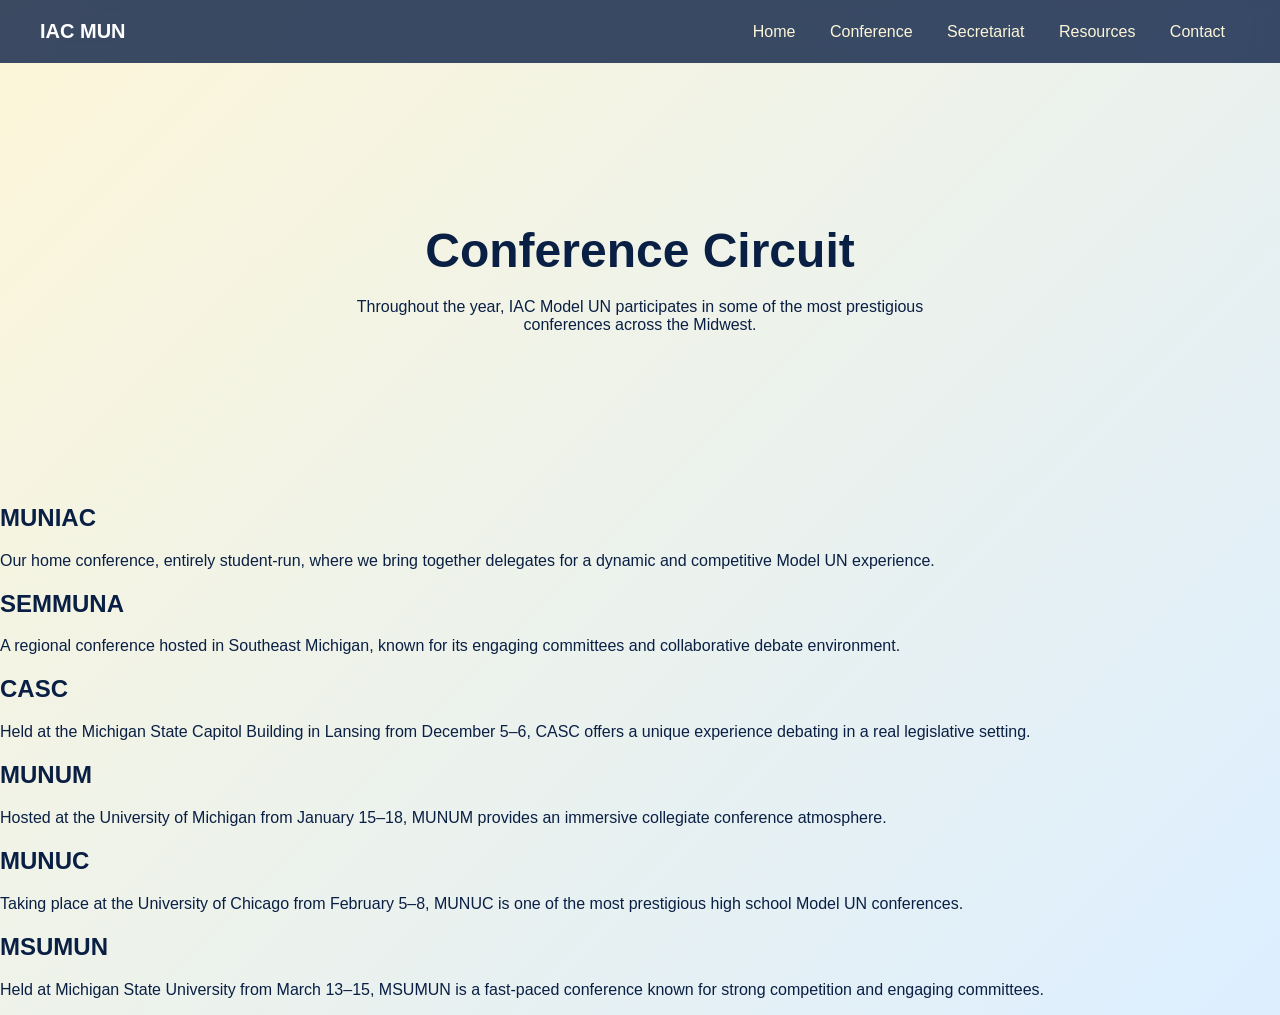
==== conference.html @ 0bfc6411 "Create conference.html" ====
<!DOCTYPE html>
<html lang="en">
<head>
  <meta charset="UTF-8">
  <title>Conference Circuit</title>
  <link rel="stylesheet" href="style.css">
</head>

<body>

<header>
  <div class="logo">IAC MUN</div>
  <nav>
    <a href="index.html">Home</a>
    <a href="conference.html">Conference</a>
    <a href="secretariat.html">Secretariat</a>
    <a href="resources.html">Resources</a>
    <a href="contact.html">Contact</a>
  </nav>
</header>

<section class="hero">
  <h1>Conference Circuit</h1>
  <p>Throughout the year, IAC Model UN participates in some of the most prestigious conferences across the Midwest.</p>
</section>

<section class="conference-grid">

  <div class="conf-card">
    <h2>MUNIAC</h2>
    <p>Our home conference, entirely student-run, where we bring together delegates for a dynamic and competitive Model UN experience.</p>
  </div>

  <div class="conf-card">
    <h2>SEMMUNA</h2>
    <p>A regional conference hosted in Southeast Michigan, known for its engaging committees and collaborative debate environment.</p>
  </div>

  <div class="conf-card">
    <h2>CASC</h2>
    <p>Held at the Michigan State Capitol Building in Lansing from December 5–6, CASC offers a unique experience debating in a real legislative setting.</p>
  </div>

  <div class="conf-card">
    <h2>MUNUM</h2>
    <p>Hosted at the University of Michigan from January 15–18, MUNUM provides an immersive collegiate conference atmosphere.</p>
  </div>

  <div class="conf-card">
    <h2>MUNUC</h2>
    <p>Taking place at the University of Chicago from February 5–8, MUNUC is one of the most prestigious high school Model UN conferences.</p>
  </div>

  <div class="conf-card">
    <h2>MSUMUN</h2>
    <p>Held at Michigan State University from March 13–15, MSUMUN is a fast-paced conference known for strong competition and engaging committees.</p>
  </div>

</section>

</body>
</html>
---- style.css ----
body {
  margin: 0;
  font-family: 'Segoe UI', sans-serif;
  color: #0a1f44;

  background: linear-gradient(
    135deg,
    #fdf6d8,
    #dceeff,
    #0a1f44
  );

  background-size: 200% 200%;
  animation: gradientMove 12s ease infinite;

  min-height: 100vh;
}

/* LOGO WATERMARK */
body::before {
  content: "";
  position: fixed;
  top: 50%;
  left: 50%;
  width: 600px;
  height: 600px;

  background: url("images/logo.png") no-repeat center;
  background-size: contain;

  transform: translate(-50%, -50%);
  opacity: 0.07;
  z-index: 0;
}

/* Keep content above */
body > * {
  position: relative;
  z-index: 1;
}

/* HEADER */
header {
  display: flex;
  justify-content: space-between;
  align-items: center;

  padding: 20px 40px;
  background: rgba(10, 31, 68, 0.8);
  backdrop-filter: blur(10px);
  color: white;
}

.logo {
  font-weight: bold;
  font-size: 20px;
}

nav a {
  color: #fdf6d8;
  margin: 0 15px;
  text-decoration: none;
  transition: 0.3s;
}

nav a:hover {
  color: white;
  text-shadow: 0 0 6px white;
}

/* REGISTER BUTTON */
.register-btn {
  background: #fdf6d8;
  color: #0a1f44;
  padding: 10px 20px;
  border-radius: 25px;
  text-decoration: none;
  font-weight: bold;
}

/* HERO SECTION */
.hero {
  text-align: center;
  padding: 120px 20px;
}

.hero h1 {
  font-size: 3rem;
  margin-bottom: 20px;
}

.hero p {
  max-width: 600px;
  margin: auto;
  margin-bottom: 30px;
}

.hero button {
  background: #0a1f44;
  color: white;
  padding: 12px 25px;
  border-radius: 25px;
  border: none;
  cursor: pointer;
}

/* FEATURES */
.features {
  display: flex;
  justify-content: center;
  gap: 30px;
  padding: 60px;
}

.feature {
  background: rgba(255,255,255,0.15);
  padding: 25px;
  border-radius: 15px;
  backdrop-filter: blur(10px);
  width: 200px;
  text-align: center;
}

/* ANIMATION */
@keyframes gradientMove {
  0% { background-position: 0% 50%; }
  50% { background-position: 100% 50%; }
  100% { background-position: 0% 50%; }
}
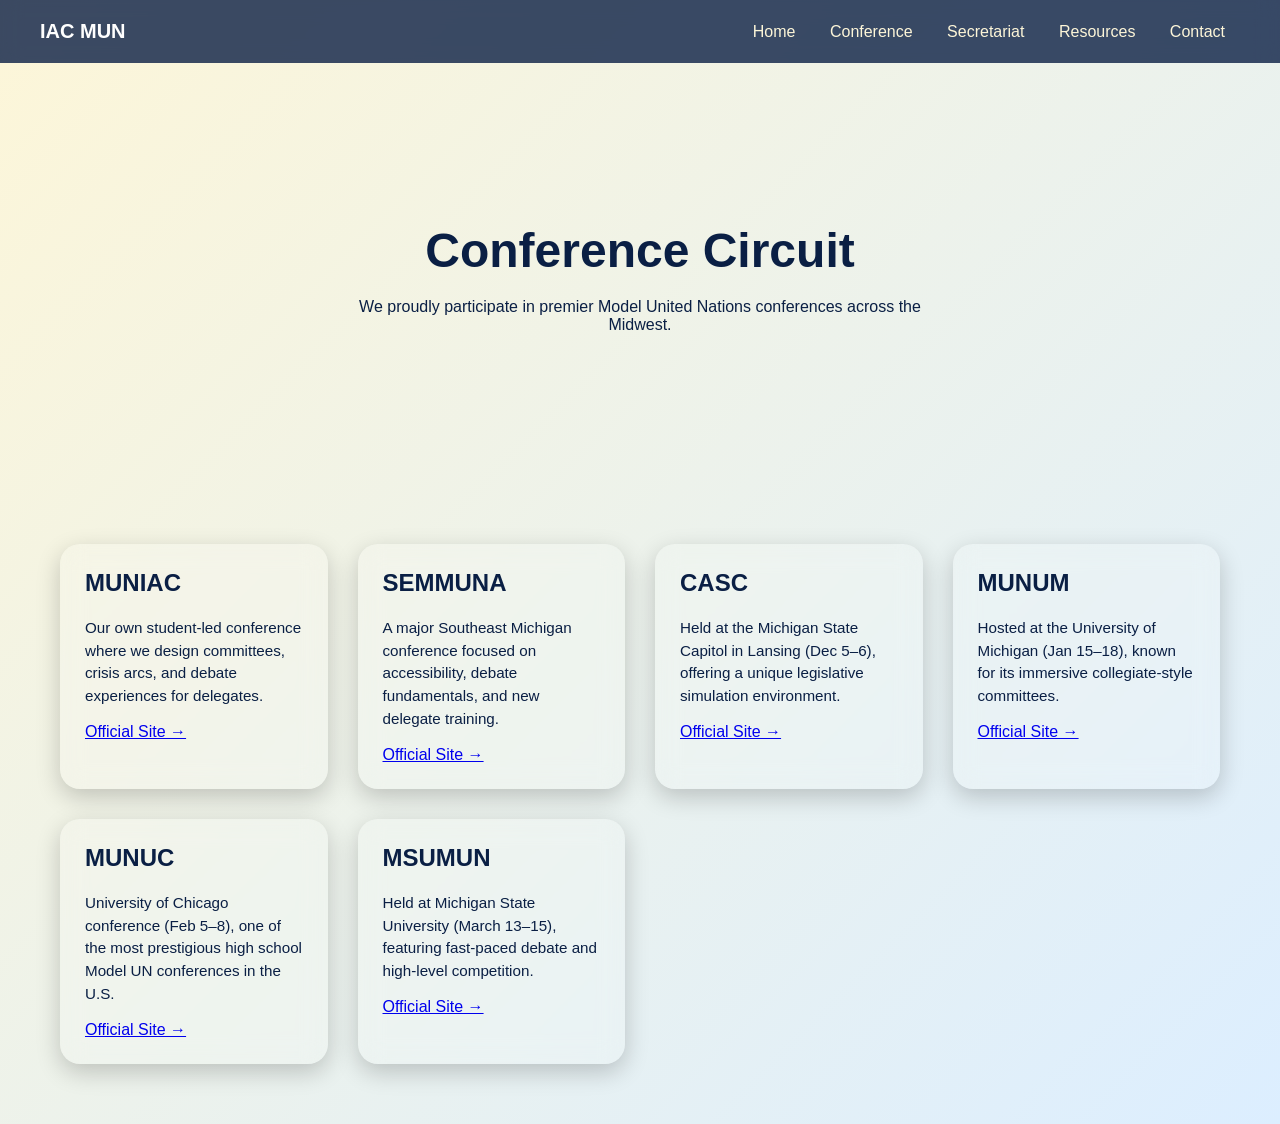
==== commit 8ad1c828: "Update conference.html" ====
--- a/conference.html
+++ b/conference.html
@@ -21,39 +21,45 @@
 
 <section class="hero">
   <h1>Conference Circuit</h1>
-  <p>Throughout the year, IAC Model UN participates in some of the most prestigious conferences across the Midwest.</p>
+  <p>We proudly participate in premier Model United Nations conferences across the Midwest.</p>
 </section>
 
 <section class="conference-grid">
 
   <div class="conf-card">
     <h2>MUNIAC</h2>
-    <p>Our home conference, entirely student-run, where we bring together delegates for a dynamic and competitive Model UN experience.</p>
+    <p>Our own student-led conference where we design committees, crisis arcs, and debate experiences for delegates.</p>
+    <a class="conf-link" href="#" target="_blank">Official Site →</a>
   </div>
 
   <div class="conf-card">
     <h2>SEMMUNA</h2>
-    <p>A regional conference hosted in Southeast Michigan, known for its engaging committees and collaborative debate environment.</p>
+    <p>A major Southeast Michigan conference focused on accessibility, debate fundamentals, and new delegate training.</p>
+    <a class="conf-link" href="https://www.semmuna.org/" target="_blank">Official Site →</a>
   </div>
 
   <div class="conf-card">
     <h2>CASC</h2>
-    <p>Held at the Michigan State Capitol Building in Lansing from December 5–6, CASC offers a unique experience debating in a real legislative setting.</p>
+    <p>Held at the Michigan State Capitol in Lansing (Dec 5–6), offering a unique legislative simulation environment.</p>
+    <a class="conf-link" href="https://www.mamunonline.com/casc" target="_blank">Official Site →</a>
   </div>
 
   <div class="conf-card">
     <h2>MUNUM</h2>
-    <p>Hosted at the University of Michigan from January 15–18, MUNUM provides an immersive collegiate conference atmosphere.</p>
+    <p>Hosted at the University of Michigan (Jan 15–18), known for its immersive collegiate-style committees.</p>
+    <a class="conf-link" href="https://www.munum.org/" target="_blank">Official Site →</a>
   </div>
 
   <div class="conf-card">
     <h2>MUNUC</h2>
-    <p>Taking place at the University of Chicago from February 5–8, MUNUC is one of the most prestigious high school Model UN conferences.</p>
+    <p>University of Chicago conference (Feb 5–8), one of the most prestigious high school Model UN conferences in the U.S.</p>
+    <a class="conf-link" href="https://munuc.org/" target="_blank">Official Site →</a>
   </div>
 
   <div class="conf-card">
     <h2>MSUMUN</h2>
-    <p>Held at Michigan State University from March 13–15, MSUMUN is a fast-paced conference known for strong competition and engaging committees.</p>
+    <p>Held at Michigan State University (March 13–15), featuring fast-paced debate and high-level competition.</p>
+    <a class="conf-link" href="https://msumun.org/" target="_blank">Official Site →</a>
   </div>
 
 </section>
--- a/style.css
+++ b/style.css
@@ -127,3 +127,40 @@
   50% { background-position: 100% 50%; }
   100% { background-position: 0% 50%; }
 }
+.conference-grid {
+  display: grid;
+  grid-template-columns: repeat(auto-fit, minmax(260px, 1fr));
+  gap: 30px;
+  padding: 60px;
+}
+
+.conf-card {
+  background: rgba(255,255,255,0.15);
+  border-radius: 20px;
+  padding: 25px;
+
+  backdrop-filter: blur(12px);
+  box-shadow: 0 8px 25px rgba(0,0,0,0.2);
+
+  transition: transform 0.3s, box-shadow 0.3s;
+}
+
+.conf-card:hover {
+  transform: translateY(-10px) scale(1.02);
+  box-shadow: 0 12px 35px rgba(0,0,0,0.3);
+}
+
+.conf-card h2 {
+  margin-top: 0;
+  color: #0a1f44;
+}
+
+.conf-card p {
+  font-size: 0.95rem;
+  line-height: 1.5;
+}
+<a href="https://www.munum.org/" target="_blank" class="conf-card">
+.conf-card {
+  text-decoration: none;
+  color: inherit;
+}
